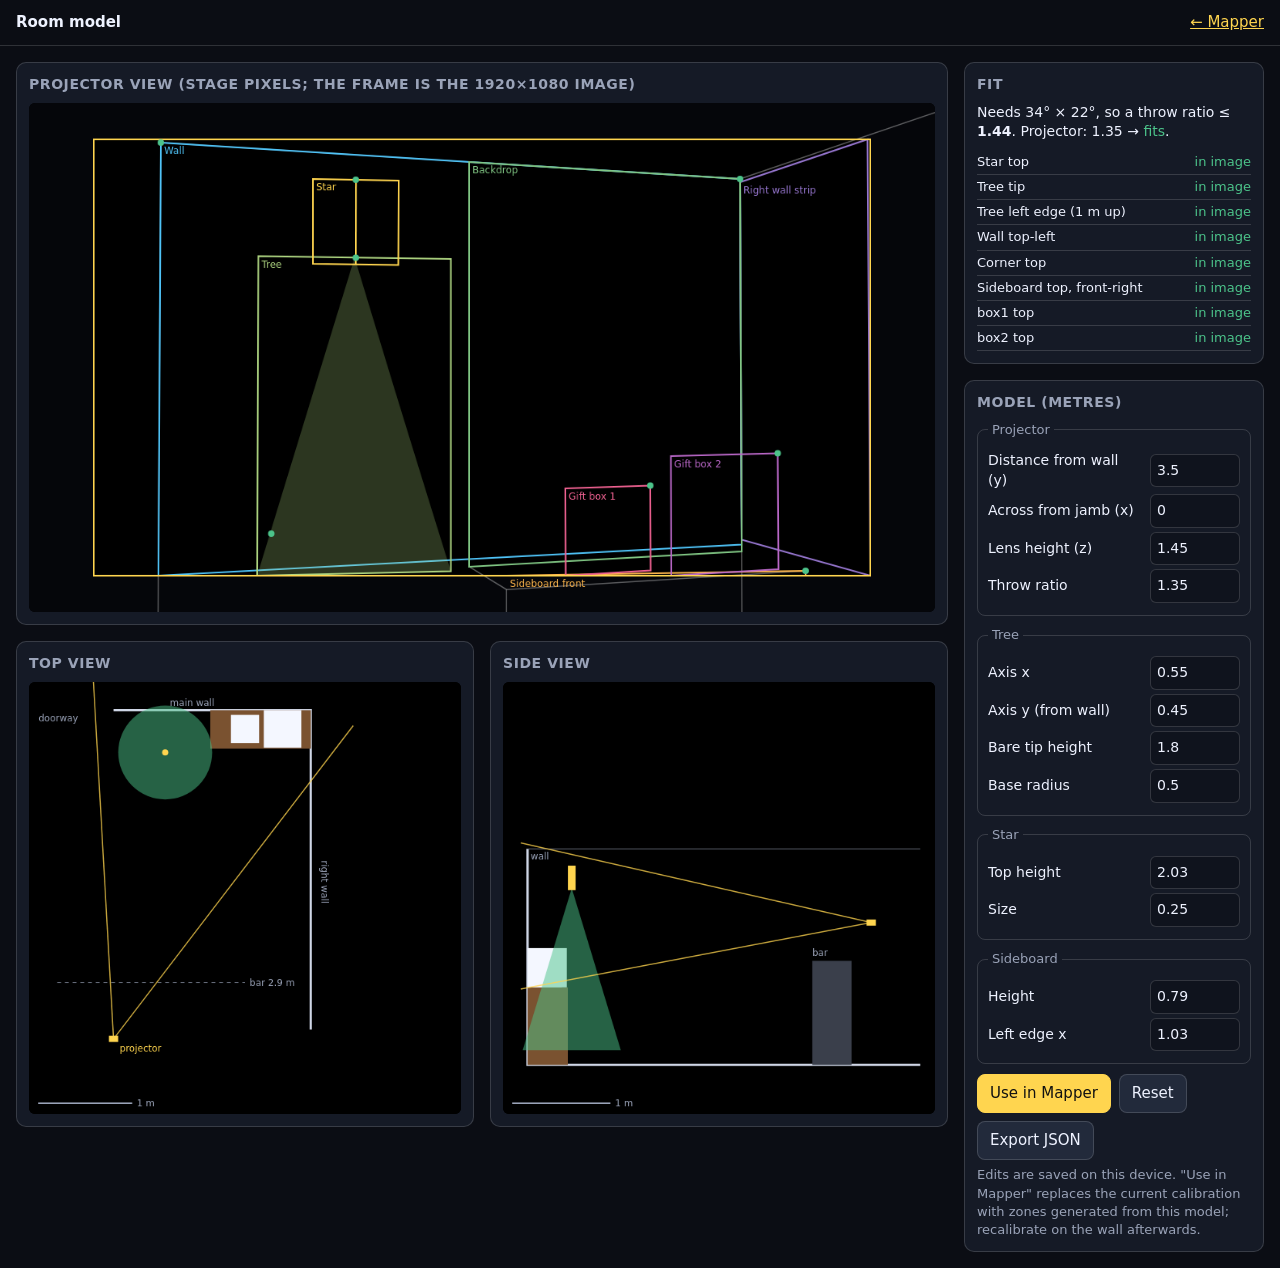
==== app/model.html @ 31ea45f0 "Room model: metric stage + projector model generates the zones; model page The owner wants to keep i" ====
<!doctype html>
<html lang="en">
<head>
  <meta charset="utf-8">
  <meta name="viewport" content="width=device-width, initial-scale=1, viewport-fit=cover">
  <title>Room Model</title>
  <link rel="icon" href="icon.svg" type="image/svg+xml">
  <style>
    :root { --bg: #0b0d14; --panel: #151a26; --fg: #eef2ff; --muted: #9aa3b8; --accent: #ffd54f; --line: rgba(255,255,255,.15); --ok: #4cc38a; --bad: #e8475f; }
    * { box-sizing: border-box; }
    body { margin: 0; background: var(--bg); color: var(--fg); font: 15px/1.4 -apple-system, system-ui, sans-serif; }
    header { display: flex; gap: 12px; align-items: center; justify-content: space-between; padding: 12px 16px; border-bottom: 1px solid var(--line); }
    header a { color: var(--accent); }
    main { display: grid; grid-template-columns: minmax(0, 1fr) 300px; gap: 16px; padding: 16px; align-items: start; }
    @media (max-width: 900px) { main { grid-template-columns: 1fr; } }
    section { background: var(--panel); border: 1px solid var(--line); border-radius: 10px; padding: 12px; }
    h2 { font-size: 14px; margin: 0 0 8px; color: var(--muted); font-weight: 600; text-transform: uppercase; letter-spacing: .04em; }
    canvas { width: 100%; height: auto; display: block; background: #000; border-radius: 6px; }
    .views { display: grid; gap: 16px; }
    .pair { display: grid; grid-template-columns: 1fr 1fr; gap: 16px; }
    @media (max-width: 700px) { .pair { grid-template-columns: 1fr; } }
    fieldset { border: 1px solid var(--line); border-radius: 8px; margin: 0 0 10px; padding: 8px 10px; }
    legend { color: var(--muted); font-size: 13px; padding: 0 4px; }
    label { display: grid; grid-template-columns: 1fr 90px; align-items: center; gap: 8px; margin: 4px 0; font-size: 14px; }
    input[type=number] { width: 100%; padding: 6px; border-radius: 6px; border: 1px solid var(--line); background: #0f131d; color: var(--fg); font: inherit; }
    button { padding: 8px 12px; border-radius: 8px; border: 1px solid var(--line); background: #222a3b; color: var(--fg); font: inherit; cursor: pointer; }
    button.primary { background: var(--accent); color: #111; border-color: var(--accent); }
    .row { display: flex; gap: 8px; flex-wrap: wrap; margin-top: 8px; }
    ul { list-style: none; padding: 0; margin: 0; font-size: 13px; }
    li { padding: 3px 0; border-bottom: 1px solid var(--line); display: flex; justify-content: space-between; gap: 8px; }
    .ok { color: var(--ok); } .bad { color: var(--bad); }
    .hint { color: var(--muted); font-size: 13px; margin: 6px 0 0; }
    #verdict { font-size: 14px; margin: 0 0 8px; }
  </style>
</head>
<body>
  <header>
    <strong>Room model</strong>
    <a href="./">← Mapper</a>
  </header>
  <main>
    <div class="views">
      <section>
        <h2>Projector view (stage pixels; the frame is the 1920×1080 image)</h2>
        <canvas id="projView" width="1120" height="630"></canvas>
      </section>
      <div class="pair">
        <section><h2>Top view</h2><canvas id="topView" width="560" height="560"></canvas></section>
        <section><h2>Side view</h2><canvas id="sideView" width="560" height="560"></canvas></section>
      </div>
    </div>
    <aside>
      <section>
        <h2>Fit</h2>
        <p id="verdict"></p>
        <ul id="coverage"></ul>
      </section>
      <section style="margin-top:16px">
        <h2>Model (metres)</h2>
        <form id="form"></form>
        <div class="row">
          <button class="primary" id="useBtn">Use in Mapper</button>
          <button id="resetBtn">Reset</button>
          <button id="exportBtn">Export JSON</button>
        </div>
        <p class="hint">Edits are saved on this device. "Use in Mapper" replaces the current calibration with zones
          generated from this model; recalibrate on the wall afterwards.</p>
      </section>
    </aside>
  </main>
  <script type="module" src="js/model-view.js"></script>
</body>
</html>
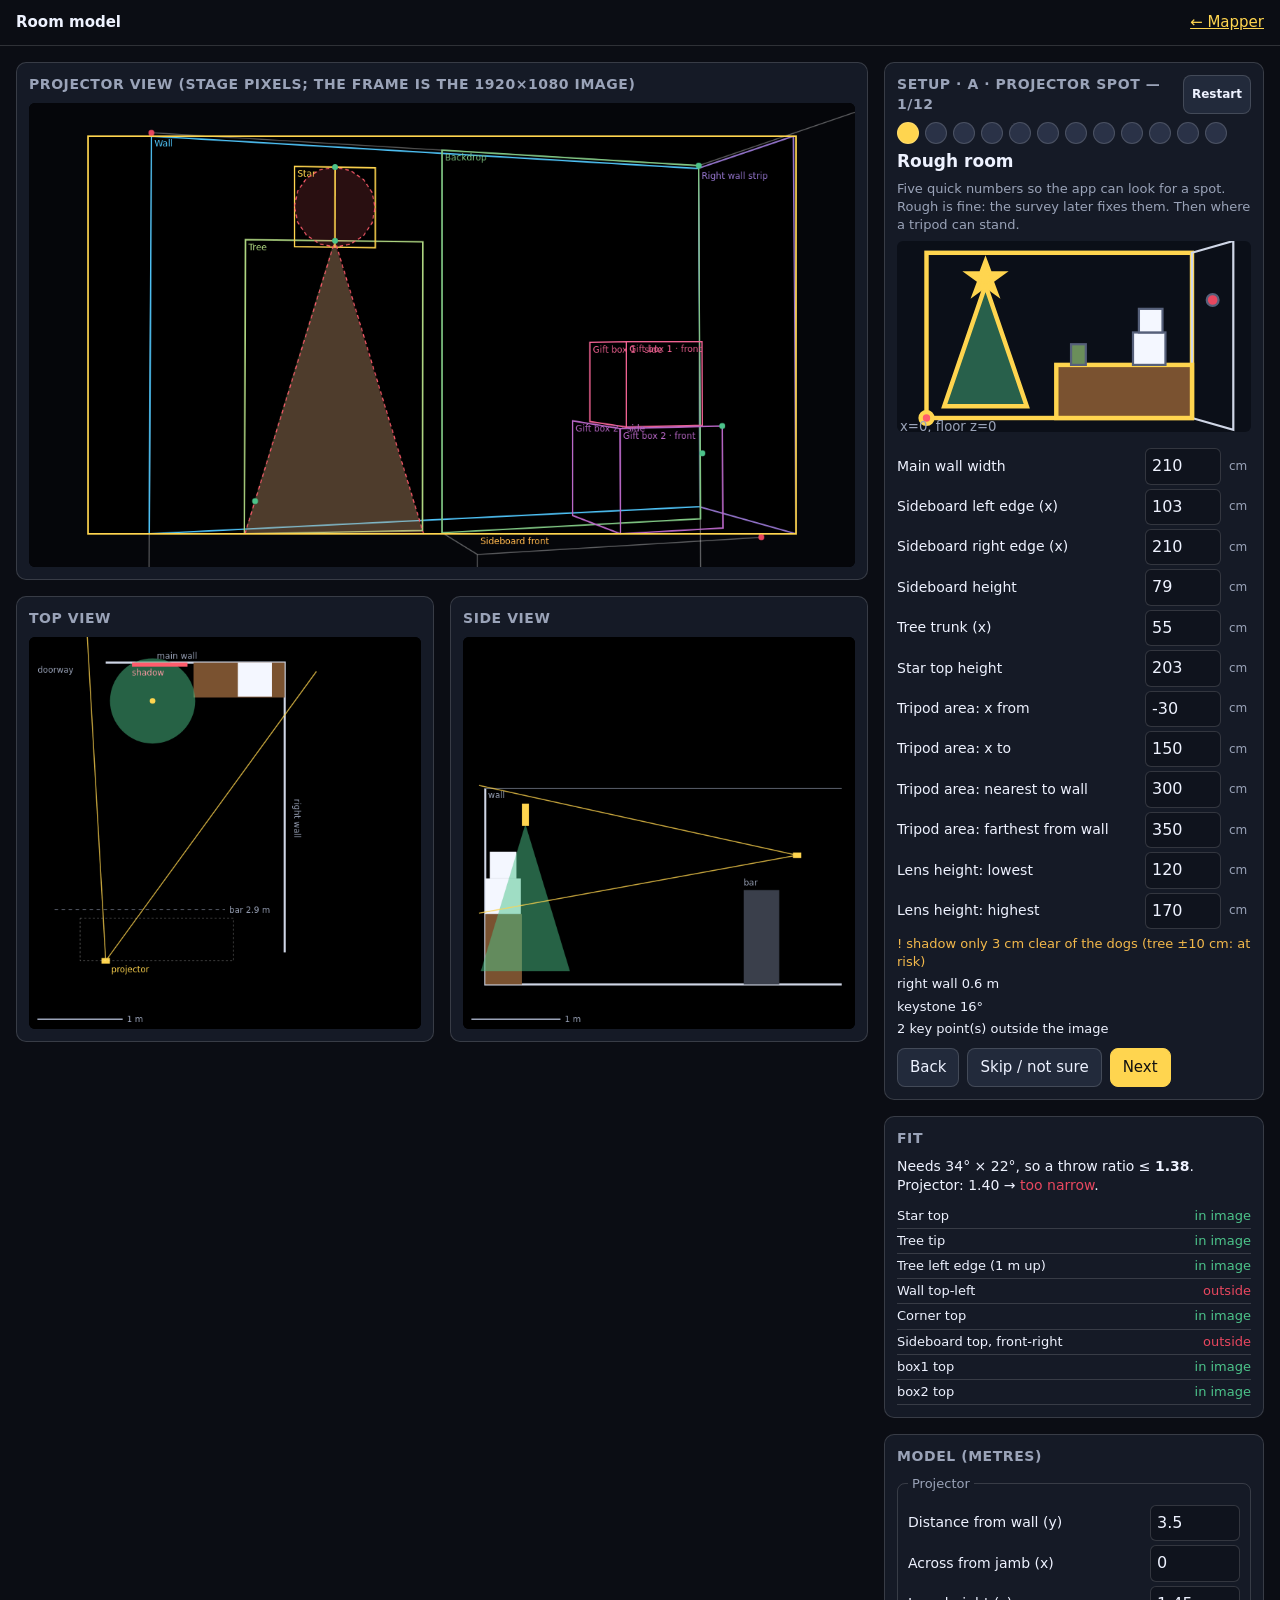
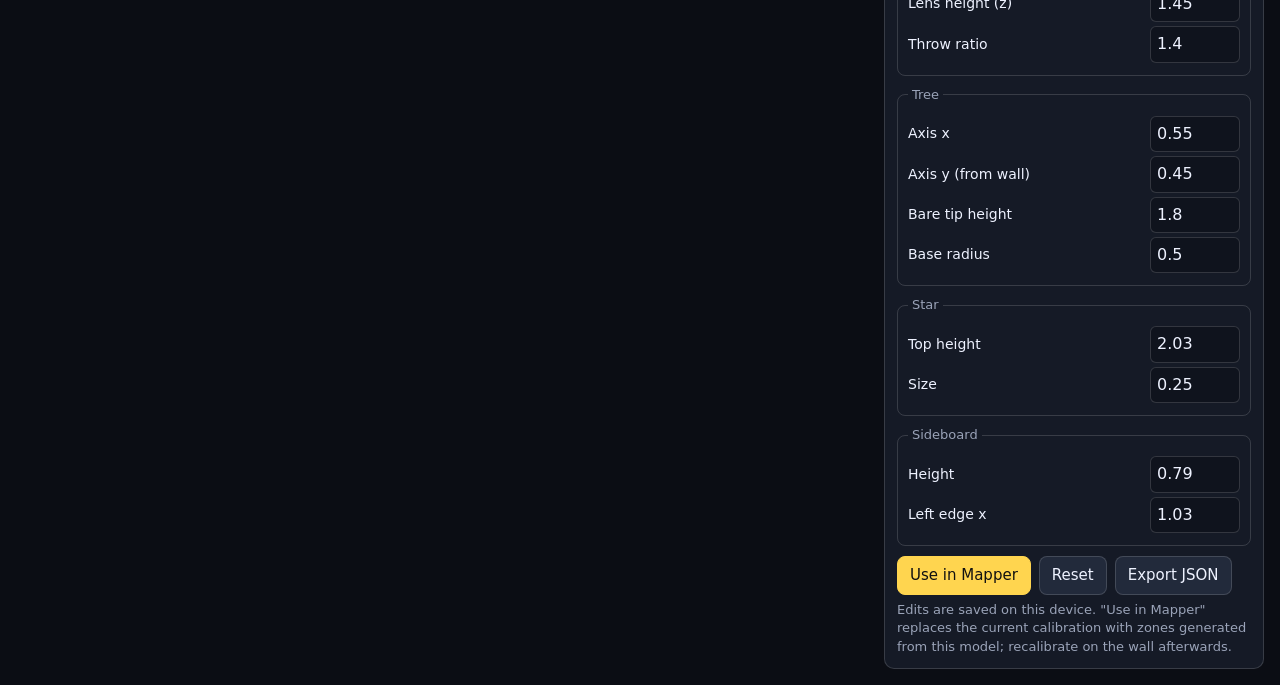
==== commit d9d19522: "WP-09a: guided projector placement + room survey on the Room model page The first projector test (fr" ====
--- a/app/model.html
+++ b/app/model.html
@@ -6,12 +6,12 @@
   <title>Room Model</title>
   <link rel="icon" href="icon.svg" type="image/svg+xml">
   <style>
-    :root { --bg: #0b0d14; --panel: #151a26; --fg: #eef2ff; --muted: #9aa3b8; --accent: #ffd54f; --line: rgba(255,255,255,.15); --ok: #4cc38a; --bad: #e8475f; }
+    :root { --warn: #f2b84b; --bg: #0b0d14; --panel: #151a26; --fg: #eef2ff; --muted: #9aa3b8; --accent: #ffd54f; --line: rgba(255,255,255,.15); --ok: #4cc38a; --bad: #e8475f; }
     * { box-sizing: border-box; }
     body { margin: 0; background: var(--bg); color: var(--fg); font: 15px/1.4 -apple-system, system-ui, sans-serif; }
     header { display: flex; gap: 12px; align-items: center; justify-content: space-between; padding: 12px 16px; border-bottom: 1px solid var(--line); }
     header a { color: var(--accent); }
-    main { display: grid; grid-template-columns: minmax(0, 1fr) 300px; gap: 16px; padding: 16px; align-items: start; }
+    main { display: grid; grid-template-columns: minmax(0, 1fr) 380px; gap: 16px; padding: 16px; align-items: start; }
     @media (max-width: 900px) { main { grid-template-columns: 1fr; } }
     section { background: var(--panel); border: 1px solid var(--line); border-radius: 10px; padding: 12px; }
     h2 { font-size: 14px; margin: 0 0 8px; color: var(--muted); font-weight: 600; text-transform: uppercase; letter-spacing: .04em; }
@@ -31,6 +31,37 @@
     .ok { color: var(--ok); } .bad { color: var(--bad); }
     .hint { color: var(--muted); font-size: 13px; margin: 6px 0 0; }
     #verdict { font-size: 14px; margin: 0 0 8px; }
+    /* Setup flow (WP-09a) */
+    #setup h2 { display: flex; justify-content: space-between; gap: 8px; }
+    #setup h2 button { padding: 2px 8px; font-size: 12px; text-transform: none; }
+    #setup h3 { margin: 6px 0 4px; font-size: 17px; }
+    #setupDots { display: flex; gap: 6px; flex-wrap: wrap; margin-bottom: 4px; }
+    .dot { width: 22px; height: 22px; padding: 0; border-radius: 50%; background: #2a3247; }
+    .dot.on { background: var(--accent); } .dot.skip { border-color: var(--warn); }
+    .diag { width: 100%; height: auto; background: #0b0f18; border-radius: 6px; margin: 6px 0; }
+    label.f { grid-template-columns: 1fr 76px 22px; }
+    label.f .u { color: var(--muted); font-size: 12px; }
+    label.f .warn { grid-column: 1 / -1; color: var(--warn); font-size: 12px; }
+    label.f .warn:empty { display: none; }
+    input[type=number], input[type=text] { font-size: 16px; } /* ≥ 16 px: Safari doesn't zoom on focus */
+    input[type=text] { padding: 6px; border-radius: 6px; border: 1px solid var(--line); background: #0f131d; color: var(--fg); min-width: 0; }
+    .badin { border-color: var(--bad) !important; }
+    .check ul li, ul.report li { border-bottom: none; display: block; padding: 2px 0; }
+    ul.report li { display: grid; grid-template-columns: 1fr; border-bottom: 1px solid var(--line); padding: 5px 0; }
+    ul.report li span:first-child { color: var(--muted); font-size: 12px; }
+    .warnc { color: var(--warn); }
+    .spot { border: 1px solid var(--line); border-radius: 8px; padding: 6px 8px; margin: 6px 0; font-size: 13px; }
+    .spot.now { border-style: dashed; }
+    .spot button { float: right; padding: 4px 10px; }
+    .spot small { color: var(--muted); }
+    .obs { display: grid; grid-template-columns: 1fr repeat(3, 62px) 34px; gap: 4px; align-items: end; margin: 4px 0; }
+    .obs label { display: block; font-size: 11px; color: var(--muted); margin: 0; }
+    .obs button { padding: 6px 0; }
+    .filebtn { display: inline-flex; padding: 8px 12px; border-radius: 8px; border: 1px solid var(--line); background: #222a3b; cursor: pointer; grid-template-columns: none; margin: 0; }
+    .filebtn input { display: none; }
+    #guideOverlay { position: fixed; inset: 0; z-index: 100; background: #000; display: flex; align-items: center; justify-content: center; }
+    #guideOverlay[hidden] { display: none; }
+    #guideCanvas { width: min(100vw, calc(100vh * 16 / 9)); height: auto; border-radius: 0; }
   </style>
 </head>
 <body>
@@ -50,7 +81,13 @@
       </div>
     </div>
     <aside>
-      <section>
+      <section id="setup">
+        <h2><span>Setup · <span id="setupStep"></span></span><button id="setupRestart" title="Start the setup again">Restart</button></h2>
+        <div id="setupDots"></div>
+        <div id="setupCard"></div>
+        <div class="row"><button id="setupBack">Back</button><button id="setupSkip">Skip / not sure</button><button class="primary" id="setupNext">Next</button></div>
+      </section>
+      <section style="margin-top:16px">
         <h2>Fit</h2>
         <p id="verdict"></p>
         <ul id="coverage"></ul>
@@ -68,6 +105,7 @@
       </section>
     </aside>
   </main>
+  <div id="guideOverlay" hidden><canvas id="guideCanvas" width="1920" height="1080"></canvas></div>
   <script type="module" src="js/model-view.js"></script>
 </body>
 </html>
